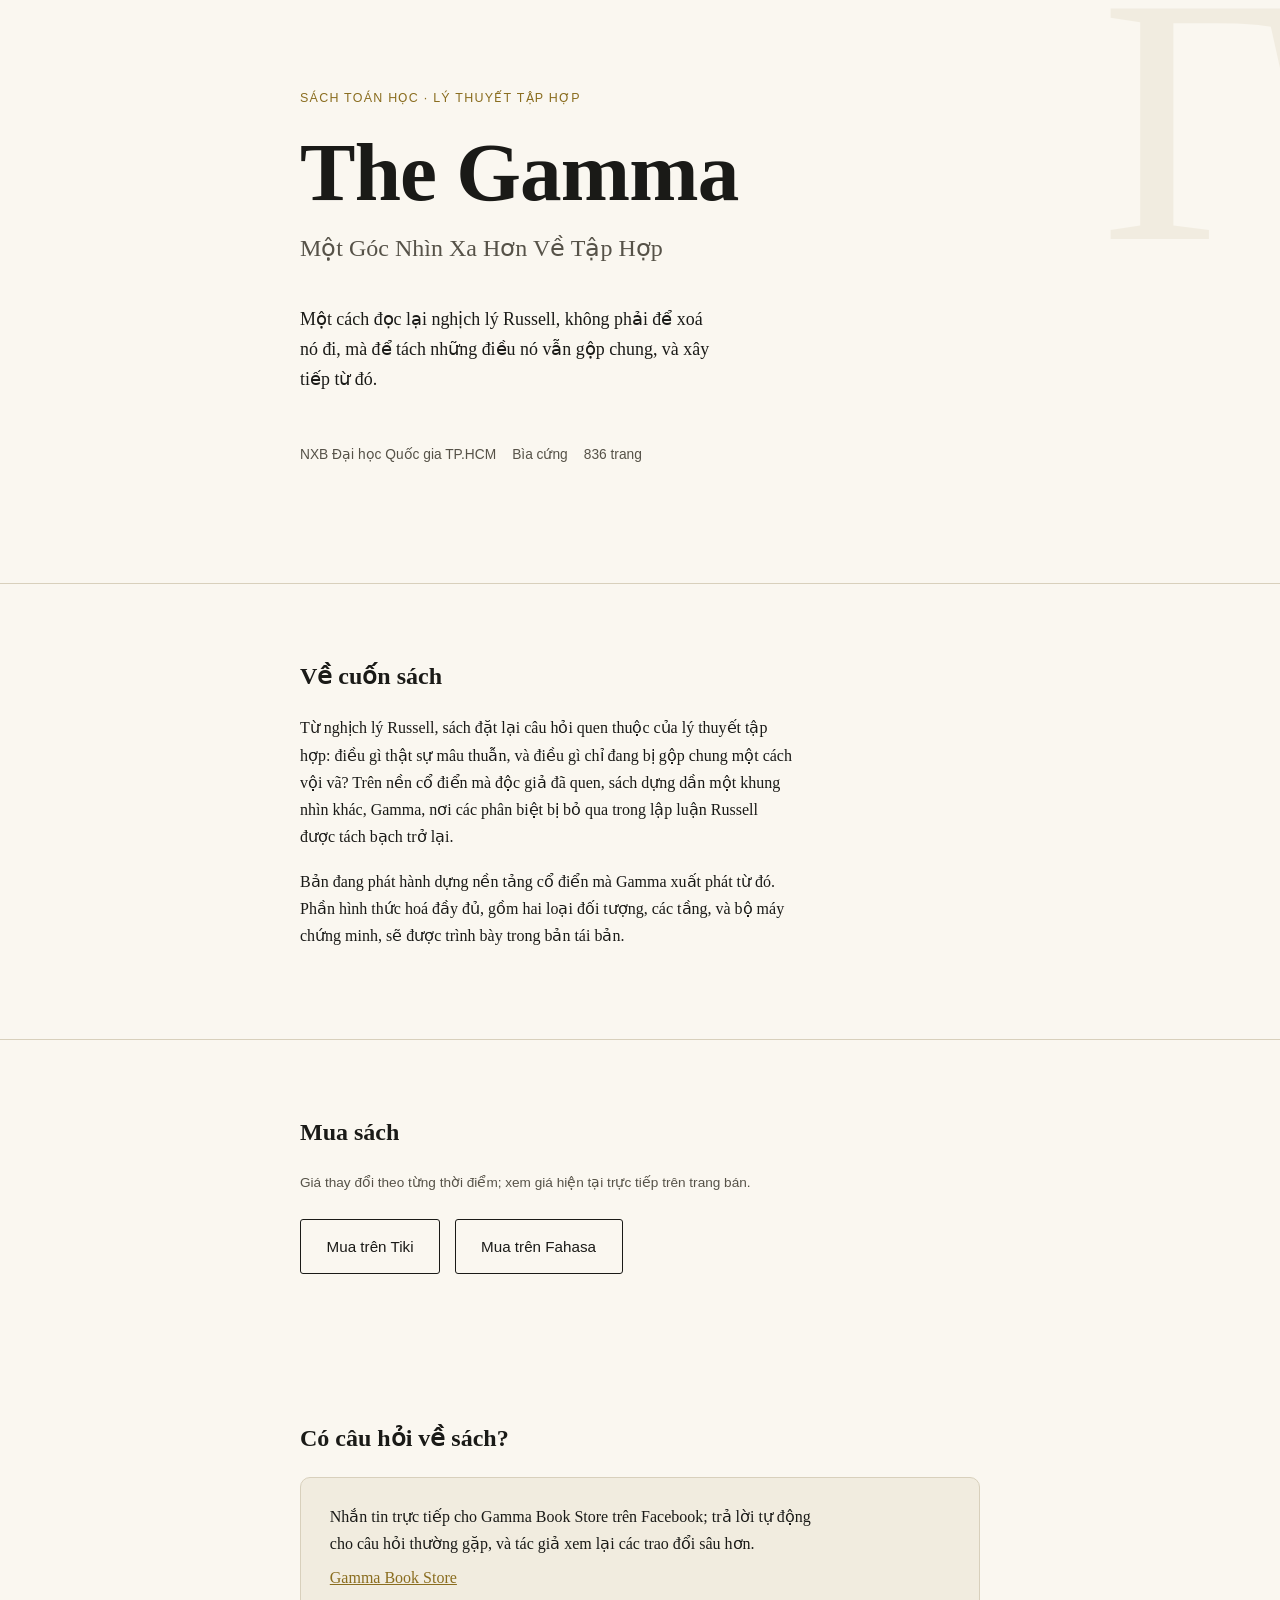
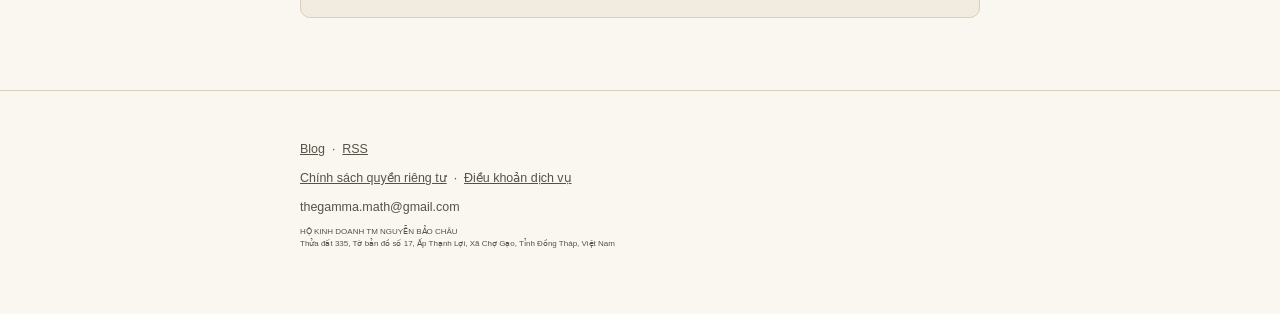
==== index.html @ ddbc7f55 "Balance article text width and homepage typography Co-Authored-By: Claude Sonnet 5.5 <noreply@anthro" ====
<!DOCTYPE html>
<html lang="vi">
<head>
<meta charset="UTF-8">
<meta name="viewport" content="width=device-width, initial-scale=1.0">
<script>function loadScript(a){var b=document.getElementsByTagName("head")[0],c=document.createElement("script");c.type="text/javascript",c.src="https://tracker.metricool.com/resources/be.js",c.onreadystatechange=a,c.onload=a,b.appendChild(c)}loadScript(function(){beTracker.t({hash:"9747b99897eb037092e02bbf953b41c9"})});</script>
<title>The Gamma - Một Góc Nhìn Xa Hơn Về Tập Hợp</title>
<link rel="alternate" type="application/rss+xml" title="The Gamma Blog RSS Feed" href="https://gammabook.store/feed.xml">
<style>
  :root {
    --ink: #1a1a17;
    --ink-soft: #565248;
    --paper: #faf7f0;
    --paper-panel: #f1ecdf;
    --rule: #d8d0bc;
    --accent: #8a6d1f;
    --accent-quiet: #cfc6a8;
    box-sizing: border-box;
    padding-top: env(safe-area-inset-top, 0px);
    padding-bottom: env(safe-area-inset-bottom, 0px);
  }
  html { scroll-padding-top: env(safe-area-inset-top, 0px); }
  @media (prefers-color-scheme: dark) {
    :root:not([data-theme="light"]) {
      --ink: #ece7da; --ink-soft: #b0aa97; --paper: #14130d;
      --paper-panel: #1c1a12; --rule: #34301f; --accent: #d4b04a; --accent-quiet: #47401f;
    }
  }
  :root[data-theme="dark"] {
    --ink: #ece7da; --ink-soft: #b0aa97; --paper: #14130d;
    --paper-panel: #1c1a12; --rule: #34301f; --accent: #d4b04a; --accent-quiet: #47401f;
  }
  * { box-sizing: border-box; }
  body {
    margin: 0; background: var(--paper); color: var(--ink);
    font-family: "Iowan Old Style", "Palatino Linotype", Georgia, "Noto Serif", serif;
    line-height: 1.7; -webkit-font-smoothing: antialiased;
    overflow-x: hidden;
  }
  .sans { font-family: "Helvetica Neue", Arial, sans-serif; }
  section { padding: 4.5rem 1.5rem; }
  .inner { max-width: 680px; margin: 0 auto; }

  /* ---- hero ---- */
  .hero {
    position: relative;
    padding-top: 5.5rem;
    overflow: hidden;
    border-bottom: 1px solid var(--rule);
  }
  .hero-gamma {
    position: absolute;
    top: -3.5rem; right: -1.5rem;
    font-size: 22rem;
    line-height: 1;
    color: var(--accent);
    opacity: 0.07;
    font-family: Georgia, serif;
    pointer-events: none;
    user-select: none;
  }
  .kicker {
    font-family: "Helvetica Neue", Arial, sans-serif;
    font-size: 0.78rem; letter-spacing: 0.1em; color: var(--accent);
    margin-bottom: 1.4rem; position: relative;
  }
  h1.title {
    font-size: clamp(3rem, 9vw, 5.2rem);
    line-height: 0.98;
    margin: 0 0 0.9rem;
    font-weight: 600;
    letter-spacing: -0.01em;
    position: relative;
  }
  .subtitle {
    font-size: clamp(1.05rem, 4.4vw, 1.5rem);
    color: var(--ink-soft);
    margin: 0 0 2.2rem;
    max-width: none;
    text-wrap: balance;
    position: relative;
  }
  .lede {
    font-size: 1.12rem;
    max-width: 46ch;
    margin: 0 0 3rem;
    position: relative;
  }
  .facts {
    display: flex; flex-wrap: wrap; gap: 0.6rem 1rem;
    font-family: "Helvetica Neue", Arial, sans-serif;
    font-size: 0.86rem; color: var(--ink-soft);
    padding-bottom: 2.8rem;
    position: relative;
  }
  .facts span { white-space: nowrap; }
  .facts span:not(:last-child)::after { content: ""; }

  /* ---- sections ---- */
  h2 {
    font-size: 1.5rem; font-weight: 600; margin: 0 0 1.1rem;
  }
  p { margin: 0 0 1.1rem; max-width: 62ch; }
  .quiet-rule { border: none; border-top: 1px solid var(--rule); margin: 0; }

  /* ---- buy buttons ---- */
  .buy-row { display: flex; flex-wrap: wrap; gap: 0.9rem; margin-top: 1.6rem; }
  .buy-btn {
    font-family: "Helvetica Neue", Arial, sans-serif;
    display: inline-block;
    padding: 0.85rem 1.6rem;
    border: 1px solid var(--ink);
    border-radius: 3px;
    color: var(--ink);
    text-decoration: none;
    font-size: 0.95rem;
    transition: background 0.15s ease, color 0.15s ease;
  }
  .buy-btn:hover { background: var(--ink); color: var(--paper); }
  .price-note {
    font-family: "Helvetica Neue", Arial, sans-serif;
    font-size: 0.85rem; color: var(--ink-soft); margin-top: 1rem;
  }

  /* ---- contact panel ---- */
  .contact-panel {
    background: var(--paper-panel);
    border: 1px solid var(--rule);
    border-radius: 10px;
    padding: 1.6rem 1.8rem;
  }
  .contact-panel a {
    color: var(--accent);
  }

  /* ---- footer ---- */
  footer {
    padding: 3rem 1.5rem 4rem;
    font-family: "Helvetica Neue", Arial, sans-serif;
    font-size: 0.78rem;
    color: var(--ink-soft);
    border-top: 1px solid var(--rule);
  }
  footer .inner { display: flex; flex-direction: column; gap: 0.5rem; }
  footer a { color: var(--ink-soft); }
  /* 50% của 0.78rem là 0.39rem (~6,2px), thấp hơn ngưỡng đọc được; kẹp tối thiểu 0.5rem (8px). */
  footer .legal { font-size: 0.5rem; line-height: 1.5; }
</style>
</head>
<body>

  <section class="hero">
    <div class="hero-gamma" aria-hidden="true">Γ</div>
    <div class="inner">
      <div class="kicker">SÁCH TOÁN HỌC · LÝ THUYẾT TẬP HỢP</div>
      <h1 class="title">The Gamma</h1>
      <p class="subtitle">Một Góc Nhìn Xa Hơn Về Tập Hợp</p>
      <p class="lede">Một cách đọc lại nghịch lý Russell, không phải để xoá nó đi, mà để tách những điều nó vẫn gộp chung, và xây tiếp từ đó.</p>
      <div class="facts sans">
        <span>NXB Đại học Quốc gia TP.HCM</span>
        <span>Bìa cứng</span>
        <span>836 trang</span>
      </div>
    </div>
  </section>

  <section>
    <div class="inner">
      <h2>Về cuốn sách</h2>
      <p>Từ nghịch lý Russell, sách đặt lại câu hỏi quen thuộc của lý thuyết tập hợp: điều gì thật sự mâu thuẫn, và điều gì chỉ đang bị gộp chung một cách vội vã? Trên nền cổ điển mà độc giả đã quen, sách dựng dần một khung nhìn khác, Gamma, nơi các phân biệt bị bỏ qua trong lập luận Russell được tách bạch trở lại.</p>
      <p>Bản đang phát hành dựng nền tảng cổ điển mà Gamma xuất phát từ đó. Phần hình thức hoá đầy đủ, gồm hai loại đối tượng, các tầng, và bộ máy chứng minh, sẽ được trình bày trong bản tái bản.</p>
    </div>
  </section>

  <hr class="quiet-rule">

  <section>
    <div class="inner">
      <h2>Mua sách</h2>
      <p class="price-note">Giá thay đổi theo từng thời điểm; xem giá hiện tại trực tiếp trên trang bán.</p>
      <div class="buy-row">
        <a class="buy-btn" href="https://tiki.vn/product-p279487424.html?spid=279487425" target="_blank" rel="noopener">Mua trên Tiki</a>
        <a class="buy-btn" href="https://www.fahasa.com/mot-goc-nhin-xa-hon-ve-tap-hop-tiep-can-mo-rong-va-phi-chuan-bia-cung.html" target="_blank" rel="noopener">Mua trên Fahasa</a>
      </div>
    </div>
  </section>

  <section>
    <div class="inner">
      <h2>Có câu hỏi về sách?</h2>
      <div class="contact-panel">
        <p style="margin-bottom:0.4rem">Nhắn tin trực tiếp cho Gamma Book Store trên Facebook; trả lời tự động cho câu hỏi thường gặp, và tác giả xem lại các trao đổi sâu hơn.</p>
        <a href="https://www.facebook.com/thegammabook" target="_blank" rel="noopener">Gamma Book Store</a>
      </div>
    </div>
  </section>

  <footer>
    <div class="inner">
      <div>
        <a href="/blog/">Blog</a>
        &nbsp;·&nbsp;
        <a href="/feed.xml">RSS</a>
      </div>
      <div>
        <a href="https://claude.ai/artifact/8Zg2hi3Mc2nTTnBJ6mN28t" target="_blank" rel="noopener">Chính sách quyền riêng tư</a>
        &nbsp;·&nbsp;
        <a href="https://claude.ai/artifact/DGJWhUZzoiTJAerfdsssLq" target="_blank" rel="noopener">Điều khoản dịch vụ</a>
      </div>
      <div>thegamma.math@gmail.com</div>
      <div class="legal">
        HỘ KINH DOANH TM NGUYỄN BẢO CHÂU<br>
        Thửa đất 335, Tờ bản đồ số 17, Ấp Thạnh Lợi, Xã Chợ Gạo, Tỉnh Đồng Tháp, Việt Nam
      </div>
    </div>
  </footer>

</body>
</html>
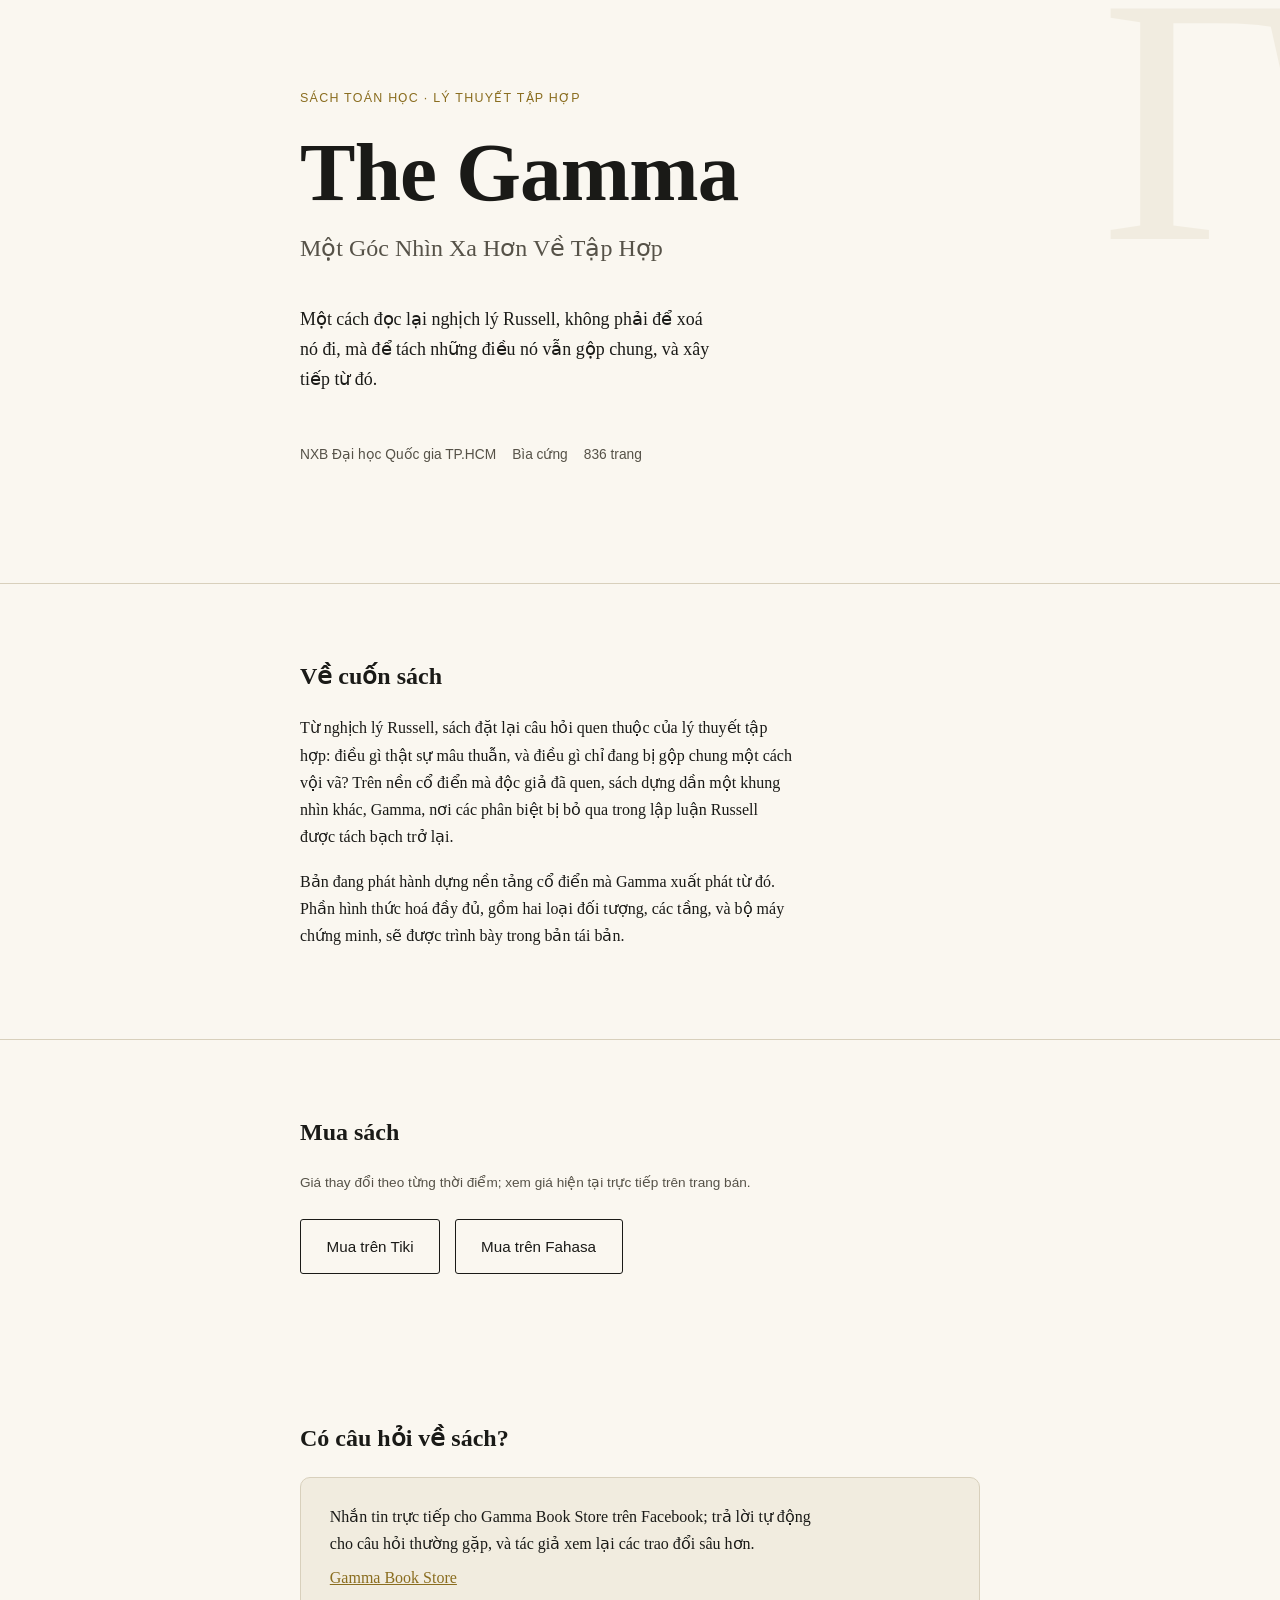
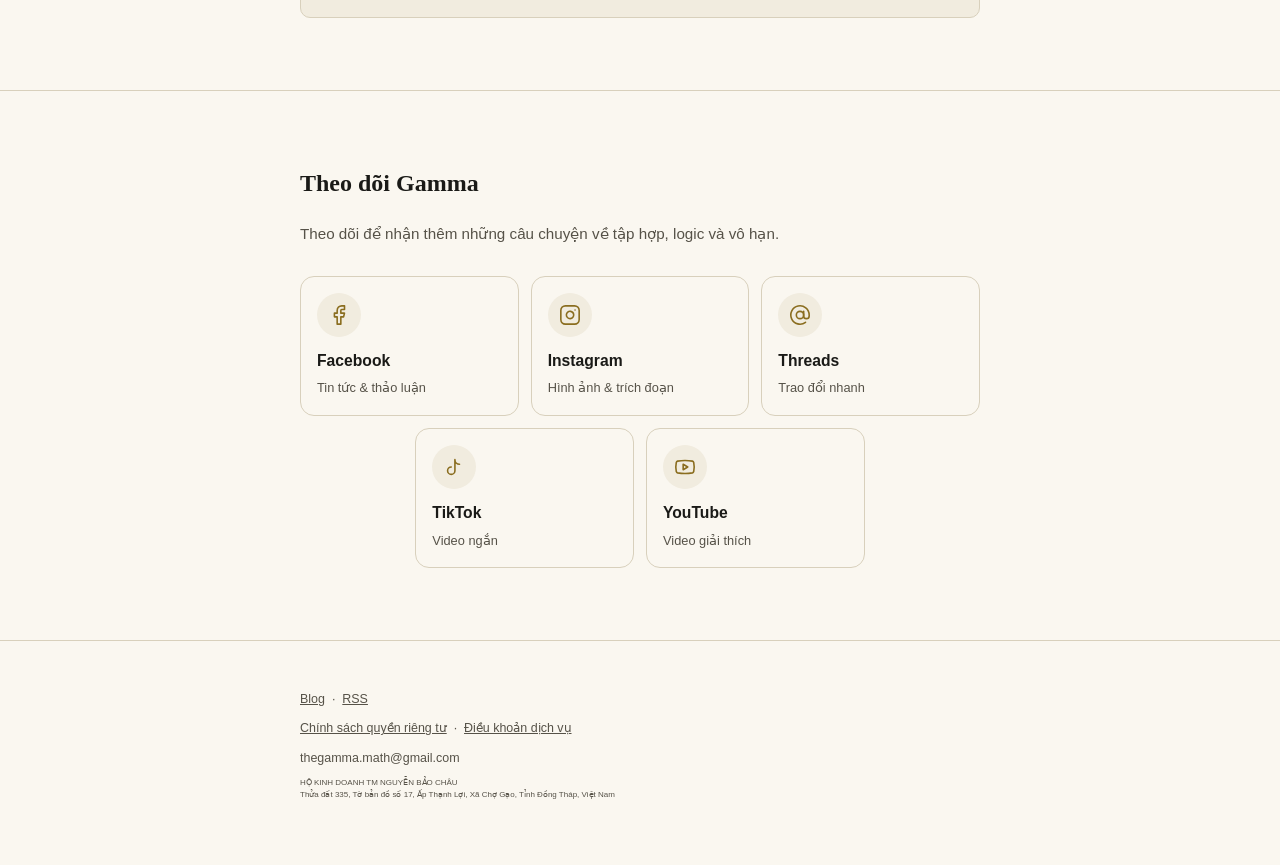
==== commit 6ce3eb43: "Update social links and add follow section Co-Authored-By: Claude Sonnet 5.5 <noreply@anthropic.com>" ====
--- a/index.html
+++ b/index.html
@@ -5,6 +5,22 @@
 <meta name="viewport" content="width=device-width, initial-scale=1.0">
 <script>function loadScript(a){var b=document.getElementsByTagName("head")[0],c=document.createElement("script");c.type="text/javascript",c.src="https://tracker.metricool.com/resources/be.js",c.onreadystatechange=a,c.onload=a,b.appendChild(c)}loadScript(function(){beTracker.t({hash:"9747b99897eb037092e02bbf953b41c9"})});</script>
 <title>The Gamma - Một Góc Nhìn Xa Hơn Về Tập Hợp</title>
+<script type="application/ld+json">
+{
+  "@context": "https://schema.org",
+  "@type": "Organization",
+  "name": "The Gamma",
+  "alternateName": "Gamma Book Store",
+  "url": "https://gammabook.store/",
+  "sameAs": [
+    "https://www.facebook.com/thegammabook/",
+    "https://www.instagram.com/thegamma.math",
+    "https://www.threads.com/@thegamma.math",
+    "https://www.tiktok.com/@gammabook.store",
+    "https://www.youtube.com/@gammabookstore"
+  ]
+}
+</script>
 <link rel="alternate" type="application/rss+xml" title="The Gamma Blog RSS Feed" href="https://gammabook.store/feed.xml">
 <style>
   :root {
@@ -141,6 +157,35 @@
     color: var(--ink-soft);
     border-top: 1px solid var(--rule);
   }
+  /* ---- theo dõi Gamma (mạng xã hội): thẻ nhẹ, khác nút mua sách ---- */
+  .follow-lede {
+    font-family: "Helvetica Neue", Arial, sans-serif;
+    font-size: 0.95rem; color: var(--ink-soft); margin: 0 0 1.8rem;
+  }
+  .follow-grid { list-style: none; margin: 0; padding: 0; display: flex; flex-wrap: wrap; justify-content: center; gap: 0.75rem; }
+  .follow-grid li { flex: 0 0 calc((100% - 0.75rem) / 2); display: flex; }
+  .follow-card {
+    display: flex; flex-direction: column; align-items: flex-start; gap: 0.3rem;
+    width: 100%; min-height: 44px; padding: 1rem 1rem 1.1rem;
+    border: 1px solid var(--rule); border-radius: 14px;
+    color: var(--ink); text-decoration: none;
+    font-family: "Helvetica Neue", Arial, sans-serif;
+    transition: transform 0.18s ease, border-color 0.18s ease;
+  }
+  .follow-card__icon {
+    display: grid; place-items: center; width: 44px; height: 44px; margin-bottom: 0.4rem;
+    border-radius: 50%; background: var(--paper-panel); color: var(--accent);
+    transition: background 0.18s ease, color 0.18s ease;
+  }
+  .follow-card__icon svg { width: 22px; height: 22px; }
+  .follow-card__name { font-weight: 600; font-size: 0.98rem; }
+  .follow-card__sub { font-size: 0.8rem; line-height: 1.4; color: var(--ink-soft); }
+  .follow-card:hover, .follow-card:focus-visible { transform: translateY(-3px); border-color: var(--accent); }
+  .follow-card:hover .follow-card__icon, .follow-card:focus-visible .follow-card__icon { background: var(--accent); color: var(--paper); }
+  .follow-card:focus-visible { outline: 3px solid var(--accent); outline-offset: 3px; }
+  @media (min-width: 560px) { .follow-grid li { flex-basis: calc((100% - 1.5rem) / 3); } }
+  @media (prefers-reduced-motion: reduce) { .follow-card, .follow-card__icon { transition: none; } .follow-card:hover, .follow-card:focus-visible { transform: none; } }
+
   footer .inner { display: flex; flex-direction: column; gap: 0.5rem; }
   footer a { color: var(--ink-soft); }
   /* 50% của 0.78rem là 0.39rem (~6,2px), thấp hơn ngưỡng đọc được; kẹp tối thiểu 0.5rem (8px). */
@@ -190,8 +235,54 @@
       <h2>Có câu hỏi về sách?</h2>
       <div class="contact-panel">
         <p style="margin-bottom:0.4rem">Nhắn tin trực tiếp cho Gamma Book Store trên Facebook; trả lời tự động cho câu hỏi thường gặp, và tác giả xem lại các trao đổi sâu hơn.</p>
-        <a href="https://www.facebook.com/thegammabook" target="_blank" rel="noopener">Gamma Book Store</a>
-      </div>
+        <a href="https://www.facebook.com/thegammabook/" target="_blank" rel="noopener noreferrer">Gamma Book Store</a>
+      </div>
+    </div>
+  </section>
+
+  <hr class="quiet-rule">
+
+  <section aria-labelledby="follow-title">
+    <div class="inner">
+      <h2 id="follow-title">Theo dõi Gamma</h2>
+      <p class="follow-lede">Theo dõi để nhận thêm những câu chuyện về tập hợp, logic và vô hạn.</p>
+      <ul class="follow-grid">
+        <li>
+          <a class="follow-card" href="https://www.facebook.com/thegammabook/" target="_blank" rel="noopener noreferrer" aria-label="Gamma trên Facebook">
+            <span class="follow-card__icon"><svg viewBox="0 0 24 24" fill="none" stroke="currentColor" stroke-width="1.75" stroke-linecap="round" stroke-linejoin="round" aria-hidden="true" focusable="false"><path d="M18 2h-3a5 5 0 0 0-5 5v3H7v4h3v8h4v-8h3l1-4h-4V7a1 1 0 0 1 1-1h3z"/></svg></span>
+            <span class="follow-card__name">Facebook</span>
+            <span class="follow-card__sub">Tin tức &amp; thảo luận</span>
+          </a>
+        </li>
+        <li>
+          <a class="follow-card" href="https://www.instagram.com/thegamma.math" target="_blank" rel="noopener noreferrer" aria-label="Gamma trên Instagram">
+            <span class="follow-card__icon"><svg viewBox="0 0 24 24" fill="none" stroke="currentColor" stroke-width="1.75" stroke-linecap="round" stroke-linejoin="round" aria-hidden="true" focusable="false"><rect x="2" y="2" width="20" height="20" rx="5" ry="5"/><path d="M16 11.37A4 4 0 1 1 12.63 8 4 4 0 0 1 16 11.37z"/><line x1="17.5" y1="6.5" x2="17.51" y2="6.5"/></svg></span>
+            <span class="follow-card__name">Instagram</span>
+            <span class="follow-card__sub">Hình ảnh &amp; trích đoạn</span>
+          </a>
+        </li>
+        <li>
+          <a class="follow-card" href="https://www.threads.com/@thegamma.math" target="_blank" rel="noopener noreferrer" aria-label="Gamma trên Threads">
+            <span class="follow-card__icon"><svg viewBox="0 0 24 24" fill="none" stroke="currentColor" stroke-width="1.75" stroke-linecap="round" stroke-linejoin="round" aria-hidden="true" focusable="false"><circle cx="12" cy="12" r="4"/><path d="M16 8v5a3 3 0 0 0 6 0v-1a10 10 0 1 0-4 8"/></svg></span>
+            <span class="follow-card__name">Threads</span>
+            <span class="follow-card__sub">Trao đổi nhanh</span>
+          </a>
+        </li>
+        <li>
+          <a class="follow-card" href="https://www.tiktok.com/@gammabook.store" target="_blank" rel="noopener noreferrer" aria-label="Gamma trên TikTok">
+            <span class="follow-card__icon"><svg viewBox="0 0 24 24" fill="none" stroke="currentColor" stroke-width="1.75" stroke-linecap="round" stroke-linejoin="round" aria-hidden="true" focusable="false"><path d="M9 12a4 4 0 1 0 4 4V4a5 5 0 0 0 5 5"/></svg></span>
+            <span class="follow-card__name">TikTok</span>
+            <span class="follow-card__sub">Video ngắn</span>
+          </a>
+        </li>
+        <li>
+          <a class="follow-card" href="https://www.youtube.com/@gammabookstore" target="_blank" rel="noopener noreferrer" aria-label="Gamma trên YouTube">
+            <span class="follow-card__icon"><svg viewBox="0 0 24 24" fill="none" stroke="currentColor" stroke-width="1.75" stroke-linecap="round" stroke-linejoin="round" aria-hidden="true" focusable="false"><path d="M2.5 17a24.12 24.12 0 0 1 0-10 2 2 0 0 1 1.4-1.4 49.56 49.56 0 0 1 16.2 0A2 2 0 0 1 21.5 7a24.12 24.12 0 0 1 0 10 2 2 0 0 1-1.4 1.4 49.55 49.55 0 0 1-16.2 0A2 2 0 0 1 2.5 17"/><path d="m10 15 5-3-5-3z"/></svg></span>
+            <span class="follow-card__name">YouTube</span>
+            <span class="follow-card__sub">Video giải thích</span>
+          </a>
+        </li>
+      </ul>
     </div>
   </section>
 
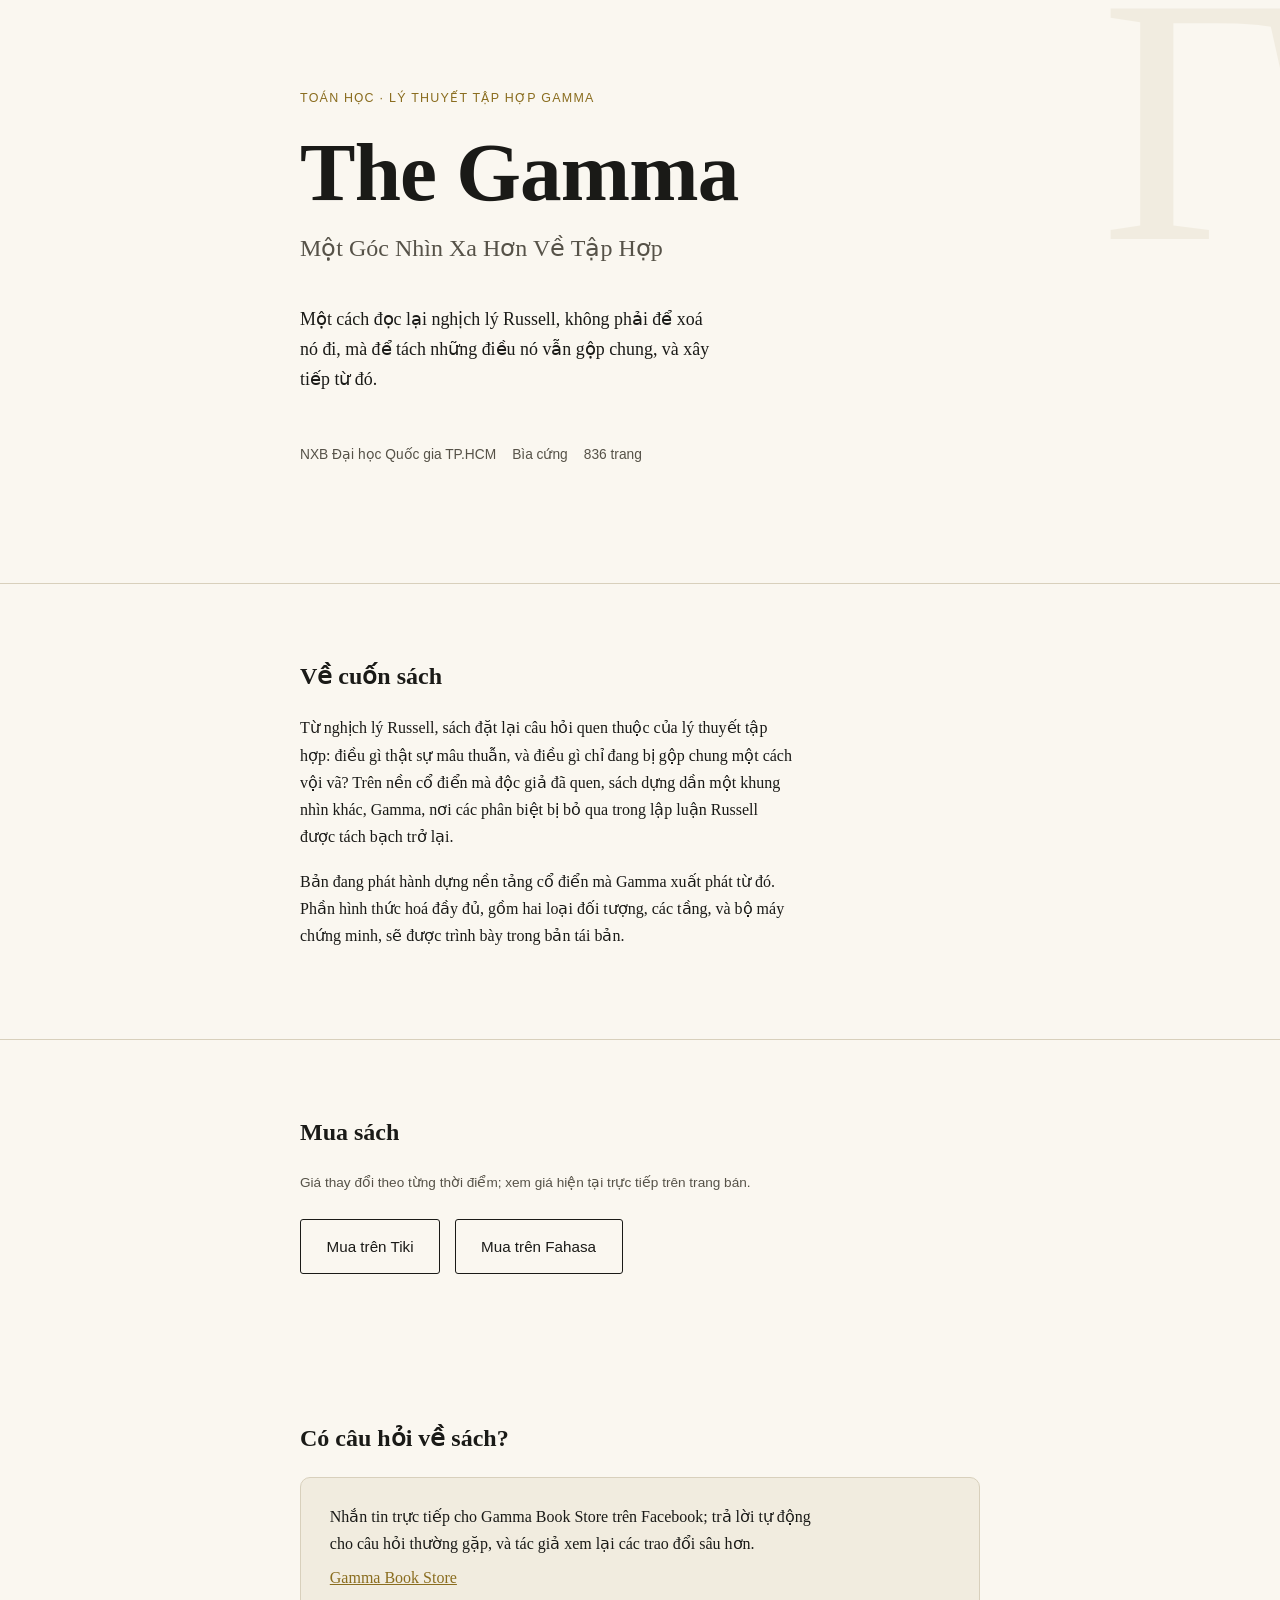
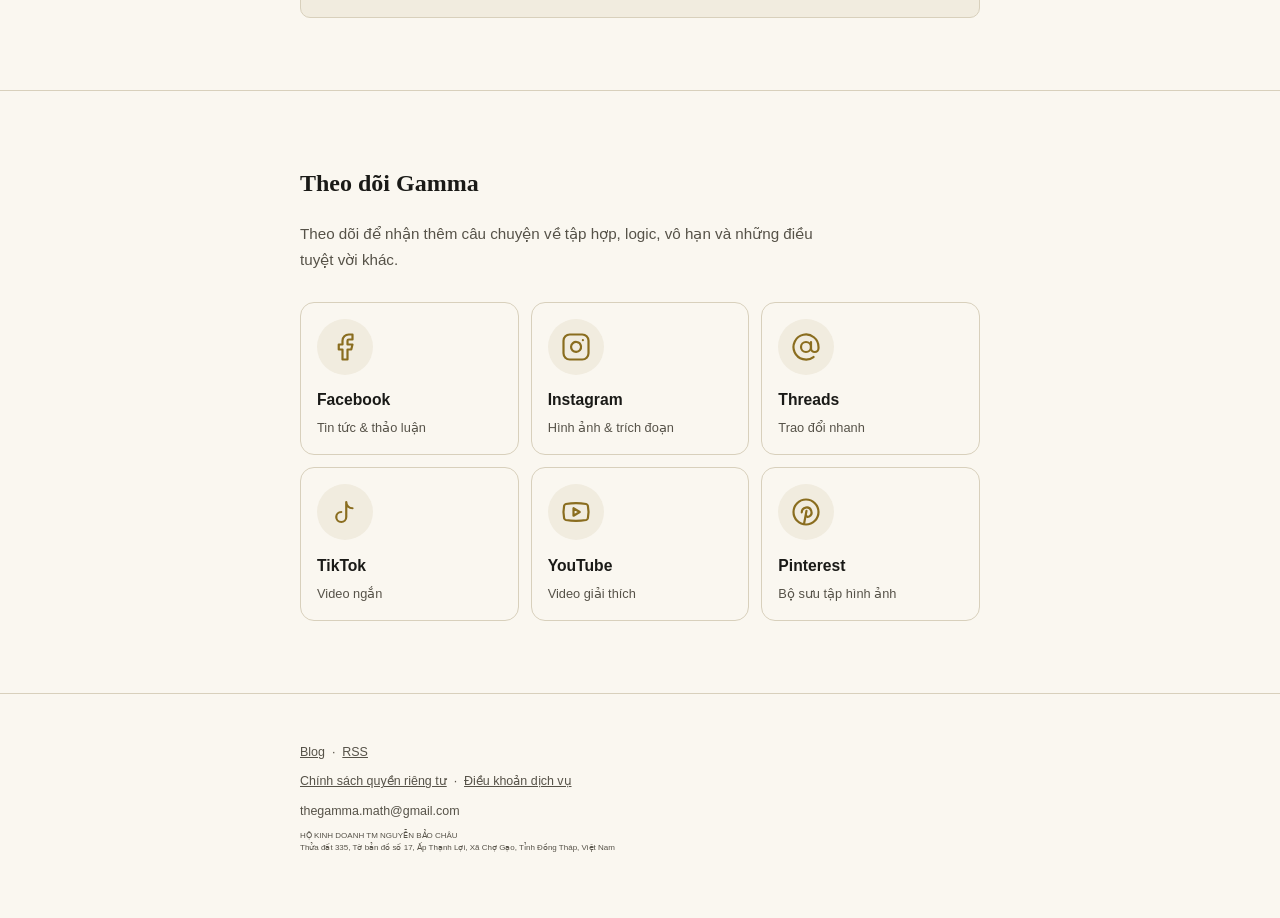
==== commit 5042aa87: "Refine follow section, add Pinterest and domain verification Co-Authored-By: Claude Sonnet 5.5 <nore" ====
--- a/index.html
+++ b/index.html
@@ -3,21 +3,23 @@
 <head>
 <meta charset="UTF-8">
 <meta name="viewport" content="width=device-width, initial-scale=1.0">
+<meta name="p:domain_verify" content="a653e84467d5cda947e1f420cd6026a5"/>
 <script>function loadScript(a){var b=document.getElementsByTagName("head")[0],c=document.createElement("script");c.type="text/javascript",c.src="https://tracker.metricool.com/resources/be.js",c.onreadystatechange=a,c.onload=a,b.appendChild(c)}loadScript(function(){beTracker.t({hash:"9747b99897eb037092e02bbf953b41c9"})});</script>
 <title>The Gamma - Một Góc Nhìn Xa Hơn Về Tập Hợp</title>
 <script type="application/ld+json">
 {
   "@context": "https://schema.org",
   "@type": "Organization",
-  "name": "The Gamma",
-  "alternateName": "Gamma Book Store",
+  "name": "Gamma Book Store",
+  "alternateName": "The Gamma",
   "url": "https://gammabook.store/",
   "sameAs": [
     "https://www.facebook.com/thegammabook/",
     "https://www.instagram.com/thegamma.math",
     "https://www.threads.com/@thegamma.math",
     "https://www.tiktok.com/@gammabook.store",
-    "https://www.youtube.com/@gammabookstore"
+    "https://www.youtube.com/@gammabookstore",
+    "https://www.pinterest.com/thegammamath/"
   ]
 }
 </script>
@@ -79,6 +81,7 @@
     font-family: "Helvetica Neue", Arial, sans-serif;
     font-size: 0.78rem; letter-spacing: 0.1em; color: var(--accent);
     margin-bottom: 1.4rem; position: relative;
+    text-wrap: balance;
   }
   h1.title {
     font-size: clamp(3rem, 9vw, 5.2rem);
@@ -173,11 +176,11 @@
     transition: transform 0.18s ease, border-color 0.18s ease;
   }
   .follow-card__icon {
-    display: grid; place-items: center; width: 44px; height: 44px; margin-bottom: 0.4rem;
+    display: grid; place-items: center; width: 56px; height: 56px; margin-bottom: 0.5rem;
     border-radius: 50%; background: var(--paper-panel); color: var(--accent);
     transition: background 0.18s ease, color 0.18s ease;
   }
-  .follow-card__icon svg { width: 22px; height: 22px; }
+  .follow-card__icon svg { width: 30px; height: 30px; }
   .follow-card__name { font-weight: 600; font-size: 0.98rem; }
   .follow-card__sub { font-size: 0.8rem; line-height: 1.4; color: var(--ink-soft); }
   .follow-card:hover, .follow-card:focus-visible { transform: translateY(-3px); border-color: var(--accent); }
@@ -197,7 +200,7 @@
   <section class="hero">
     <div class="hero-gamma" aria-hidden="true">Γ</div>
     <div class="inner">
-      <div class="kicker">SÁCH TOÁN HỌC · LÝ THUYẾT TẬP HỢP</div>
+      <div class="kicker">TOÁN HỌC · LÝ THUYẾT TẬP HỢP GAMMA</div>
       <h1 class="title">The Gamma</h1>
       <p class="subtitle">Một Góc Nhìn Xa Hơn Về Tập Hợp</p>
       <p class="lede">Một cách đọc lại nghịch lý Russell, không phải để xoá nó đi, mà để tách những điều nó vẫn gộp chung, và xây tiếp từ đó.</p>
@@ -245,7 +248,7 @@
   <section aria-labelledby="follow-title">
     <div class="inner">
       <h2 id="follow-title">Theo dõi Gamma</h2>
-      <p class="follow-lede">Theo dõi để nhận thêm những câu chuyện về tập hợp, logic và vô hạn.</p>
+      <p class="follow-lede">Theo dõi để nhận thêm câu chuyện về tập hợp, logic, vô hạn và những điều tuyệt vời khác.</p>
       <ul class="follow-grid">
         <li>
           <a class="follow-card" href="https://www.facebook.com/thegammabook/" target="_blank" rel="noopener noreferrer" aria-label="Gamma trên Facebook">
@@ -282,6 +285,13 @@
             <span class="follow-card__sub">Video giải thích</span>
           </a>
         </li>
+        <li>
+          <a class="follow-card" href="https://www.pinterest.com/thegammamath/" target="_blank" rel="noopener noreferrer" aria-label="Gamma trên Pinterest">
+            <span class="follow-card__icon"><svg viewBox="0 0 24 24" fill="none" stroke="currentColor" stroke-width="1.75" stroke-linecap="round" stroke-linejoin="round" aria-hidden="true" focusable="false"><circle cx="12" cy="12" r="10"/><path d="M10.4 21.6 12.4 11"/><path d="M8.6 12.3a3.9 3.9 0 1 1 5.8 3.4c-1.2.6-2.1.1-2.3-.9"/></svg></span>
+            <span class="follow-card__name">Pinterest</span>
+            <span class="follow-card__sub">Bộ sưu tập hình ảnh</span>
+          </a>
+        </li>
       </ul>
     </div>
   </section>
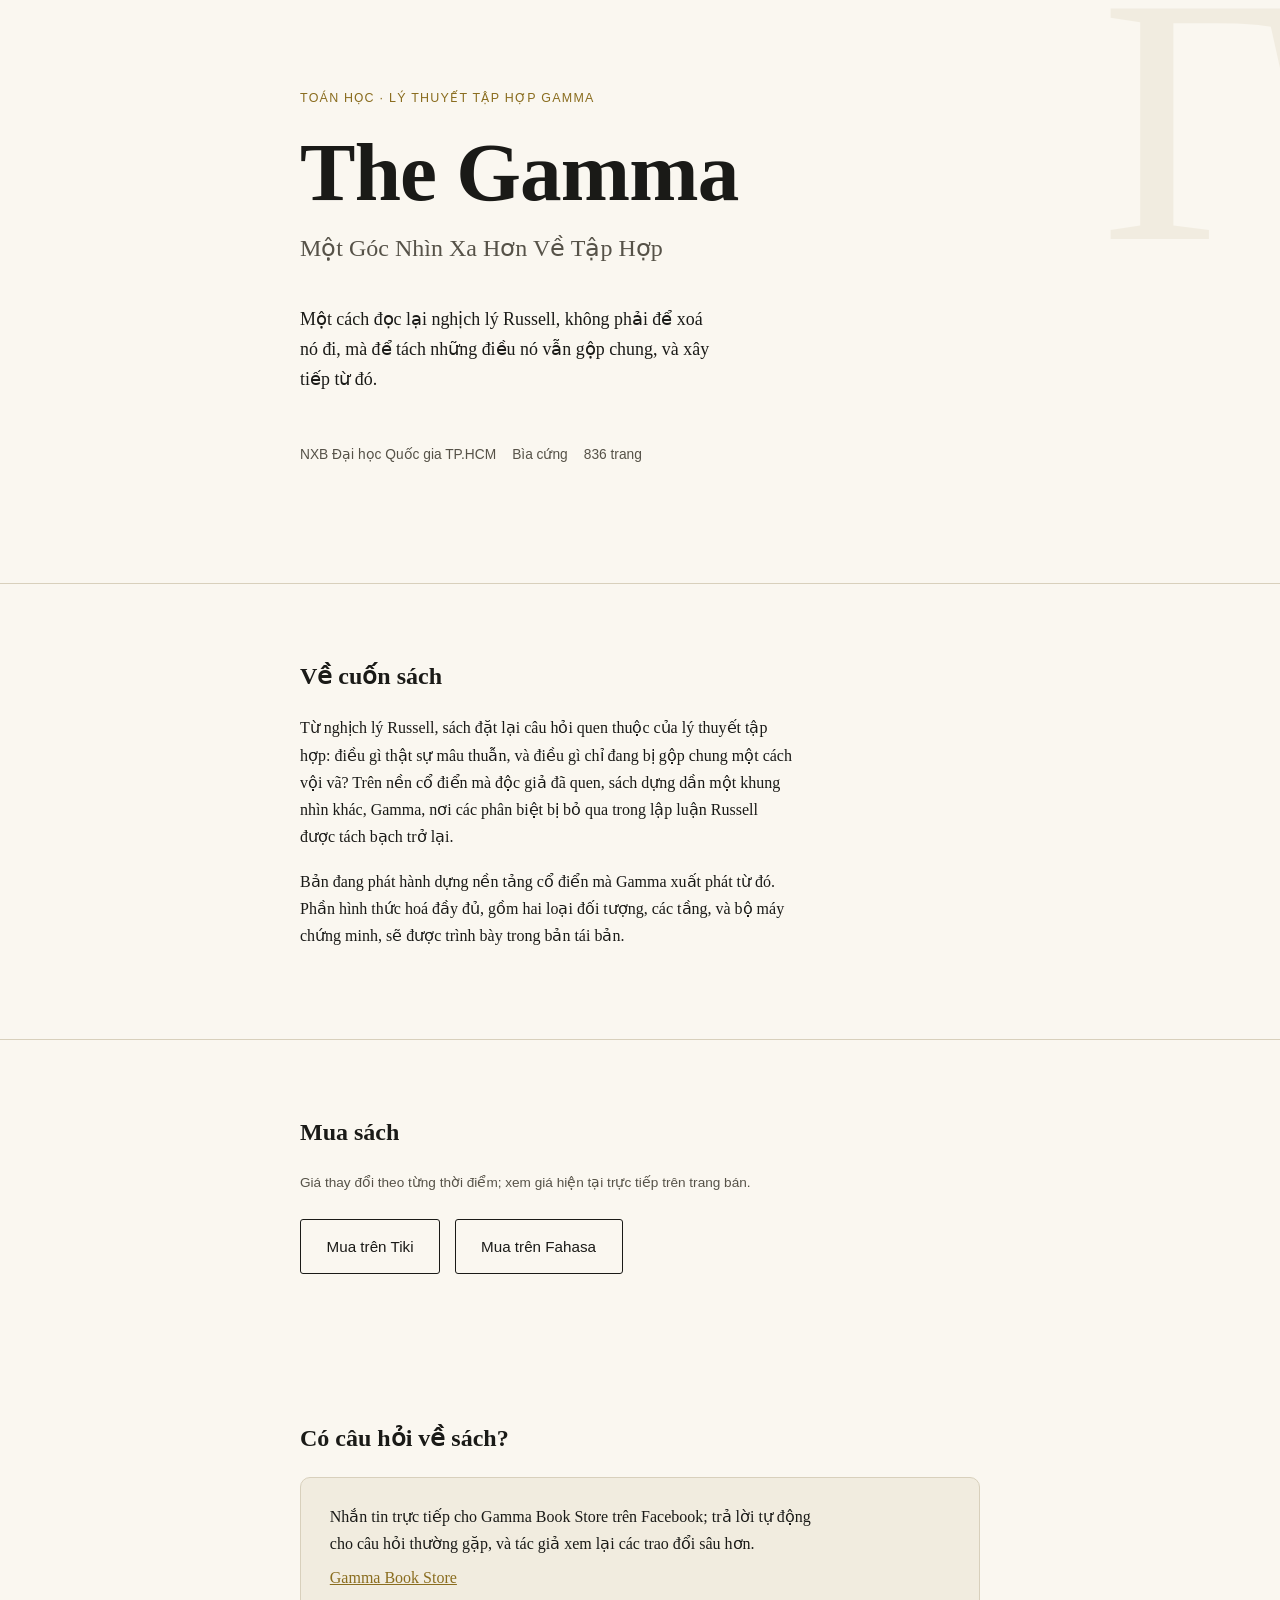
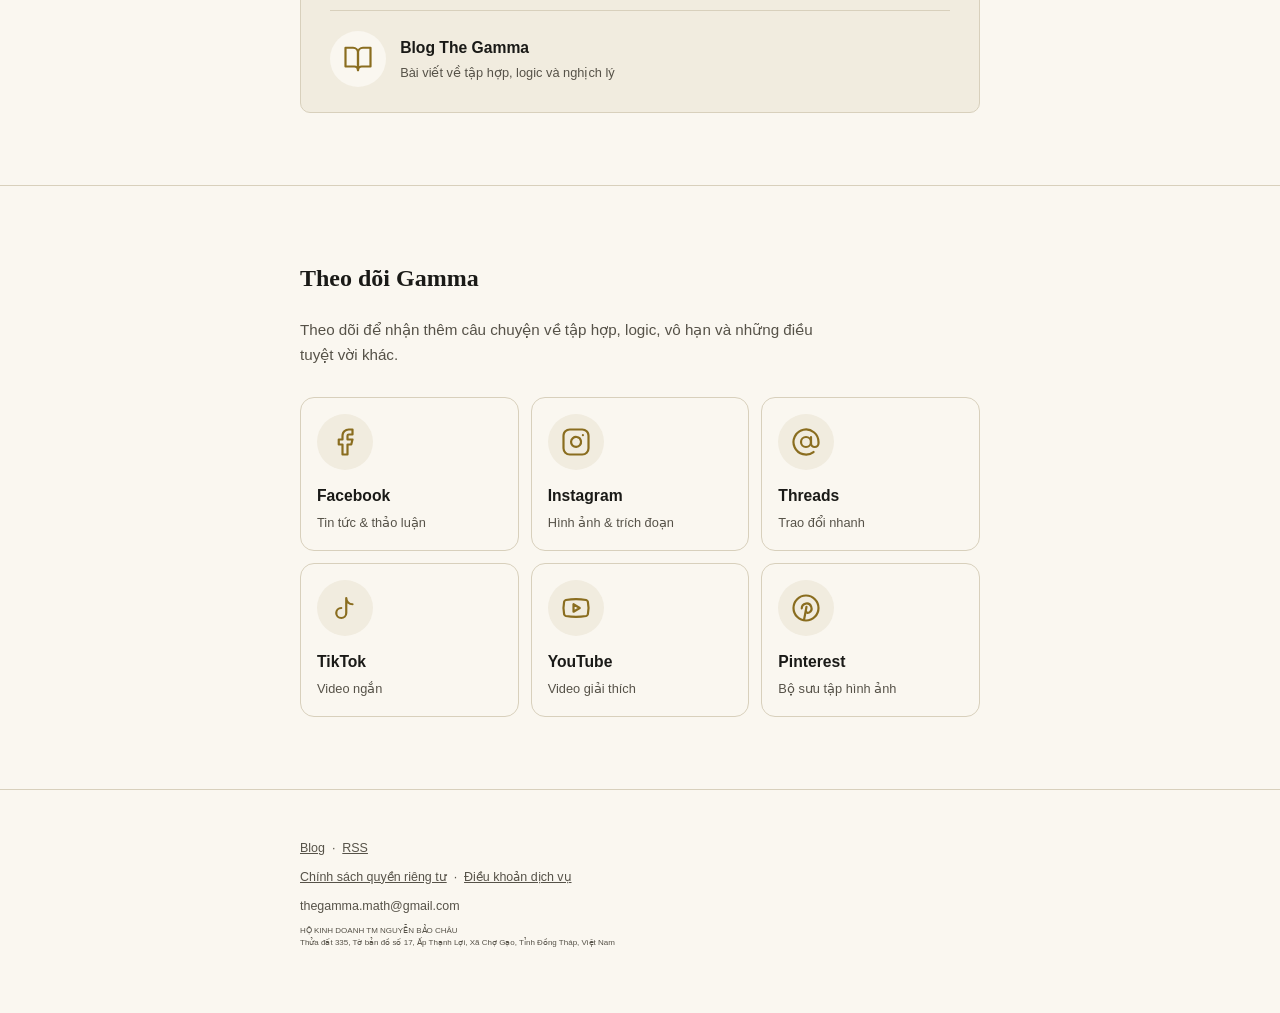
==== commit 637b5424: "Rename site brand to Gamma Book Store and add Blog link to question panel Co-Authored-By: Claude Son" ====
--- a/index.html
+++ b/index.html
@@ -151,6 +151,26 @@
   .contact-panel a {
     color: var(--accent);
   }
+  /* liên kết Blog trong ô câu hỏi: cùng ngôn ngữ icon tròn với khu "Theo dõi Gamma" */
+  .contact-panel a.panel-blog {
+    display: flex; align-items: center; gap: 0.9rem; min-height: 44px;
+    margin-top: 1.2rem; padding-top: 1.2rem; border-top: 1px solid var(--rule);
+    color: var(--ink); text-decoration: none;
+    font-family: "Helvetica Neue", Arial, sans-serif;
+  }
+  .panel-blog__icon {
+    display: grid; place-items: center; flex: 0 0 56px; width: 56px; height: 56px;
+    border-radius: 50%; background: var(--paper); color: var(--accent);
+    transition: background 0.18s ease, color 0.18s ease;
+  }
+  .panel-blog__icon svg { width: 30px; height: 30px; }
+  .panel-blog__text { display: flex; flex-direction: column; gap: 0.15rem; }
+  .panel-blog__name { font-weight: 600; font-size: 0.98rem; }
+  .panel-blog__sub { font-size: 0.8rem; line-height: 1.4; color: var(--ink-soft); }
+  .contact-panel a.panel-blog:hover .panel-blog__icon,
+  .contact-panel a.panel-blog:focus-visible .panel-blog__icon { background: var(--accent); color: var(--paper); }
+  .contact-panel a.panel-blog:focus-visible { outline: 3px solid var(--accent); outline-offset: 4px; border-radius: 4px; }
+  @media (prefers-reduced-motion: reduce) { .panel-blog__icon { transition: none; } }
 
   /* ---- footer ---- */
   footer {
@@ -239,6 +259,13 @@
       <div class="contact-panel">
         <p style="margin-bottom:0.4rem">Nhắn tin trực tiếp cho Gamma Book Store trên Facebook; trả lời tự động cho câu hỏi thường gặp, và tác giả xem lại các trao đổi sâu hơn.</p>
         <a href="https://www.facebook.com/thegammabook/" target="_blank" rel="noopener noreferrer">Gamma Book Store</a>
+        <a class="panel-blog" href="/blog/" aria-label="Đọc Blog The Gamma">
+          <span class="panel-blog__icon"><svg viewBox="0 0 24 24" fill="none" stroke="currentColor" stroke-width="1.75" stroke-linecap="round" stroke-linejoin="round" aria-hidden="true" focusable="false"><path d="M2 3h6a4 4 0 0 1 4 4v14a3 3 0 0 0-3-3H2z"/><path d="M22 3h-6a4 4 0 0 0-4 4v14a3 3 0 0 1 3-3h7z"/></svg></span>
+          <span class="panel-blog__text">
+            <span class="panel-blog__name">Blog The Gamma</span>
+            <span class="panel-blog__sub">Bài viết về tập hợp, logic và nghịch lý</span>
+          </span>
+        </a>
       </div>
     </div>
   </section>
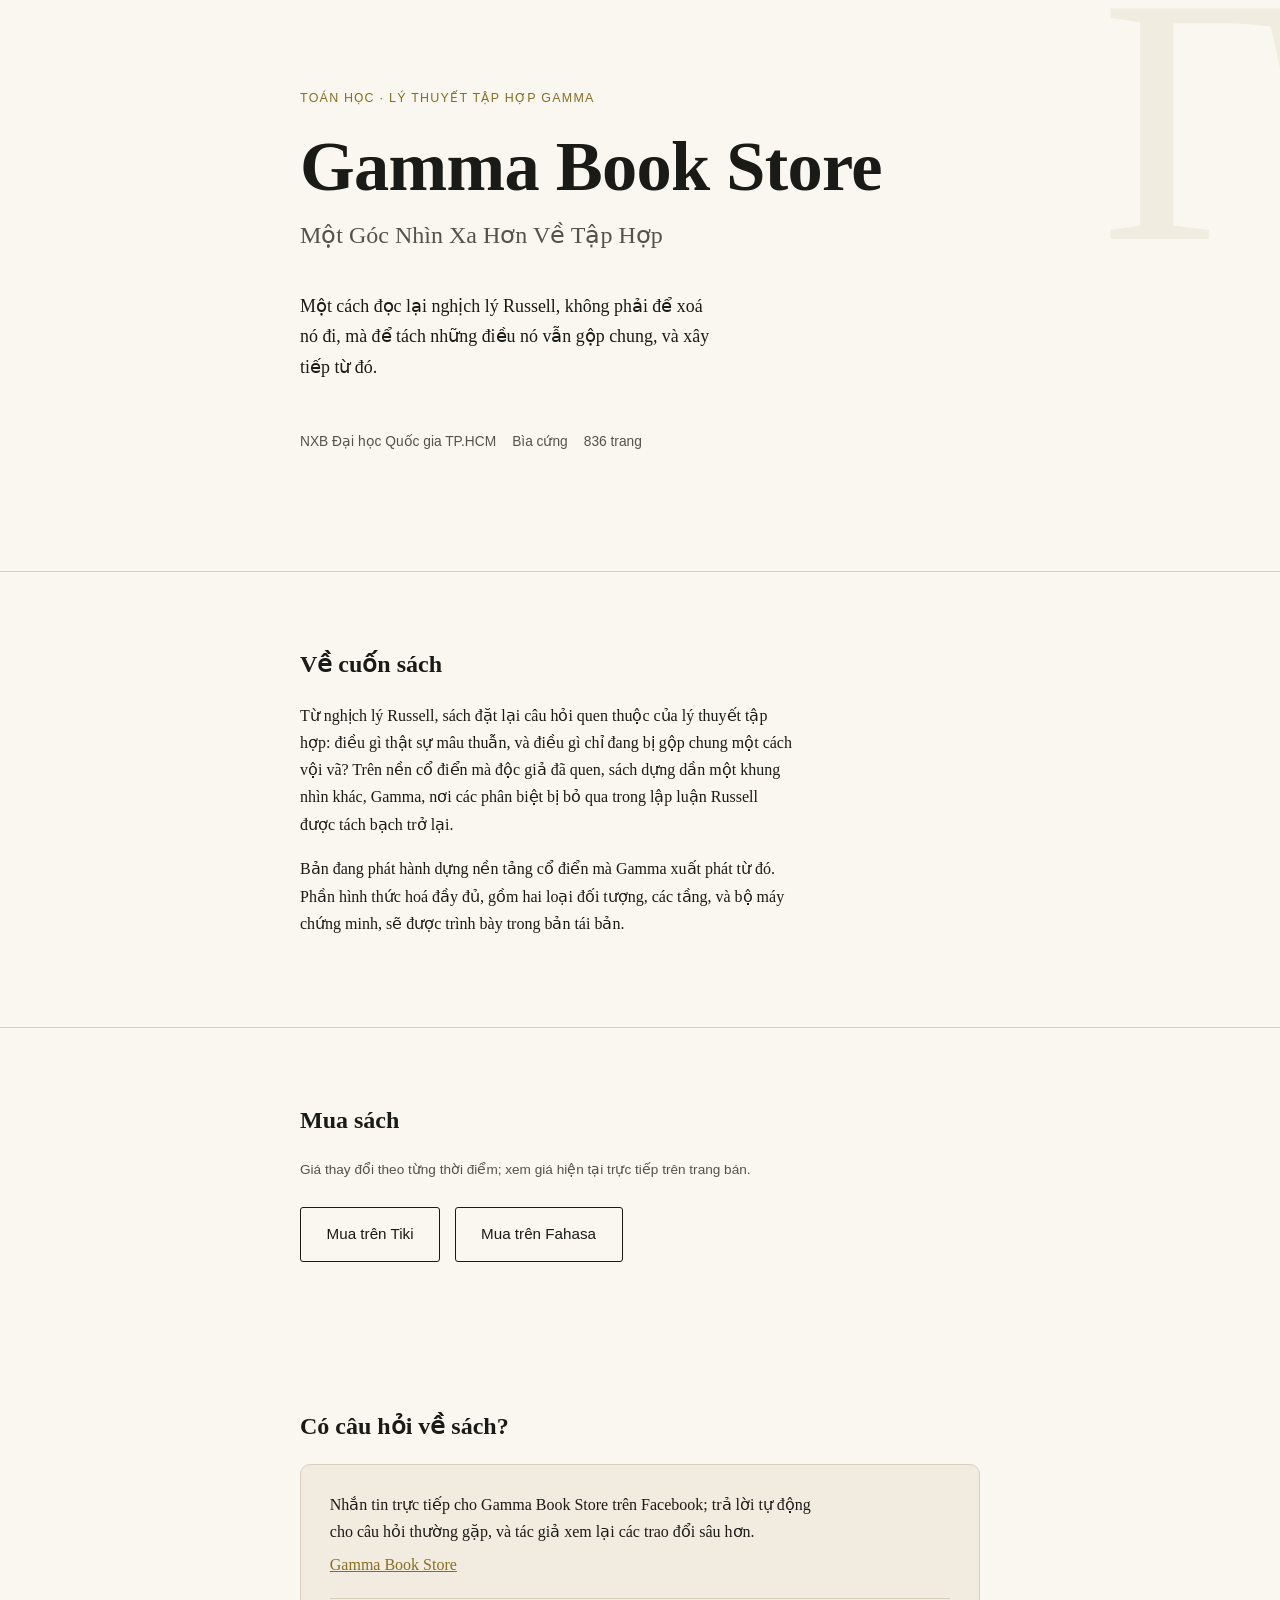
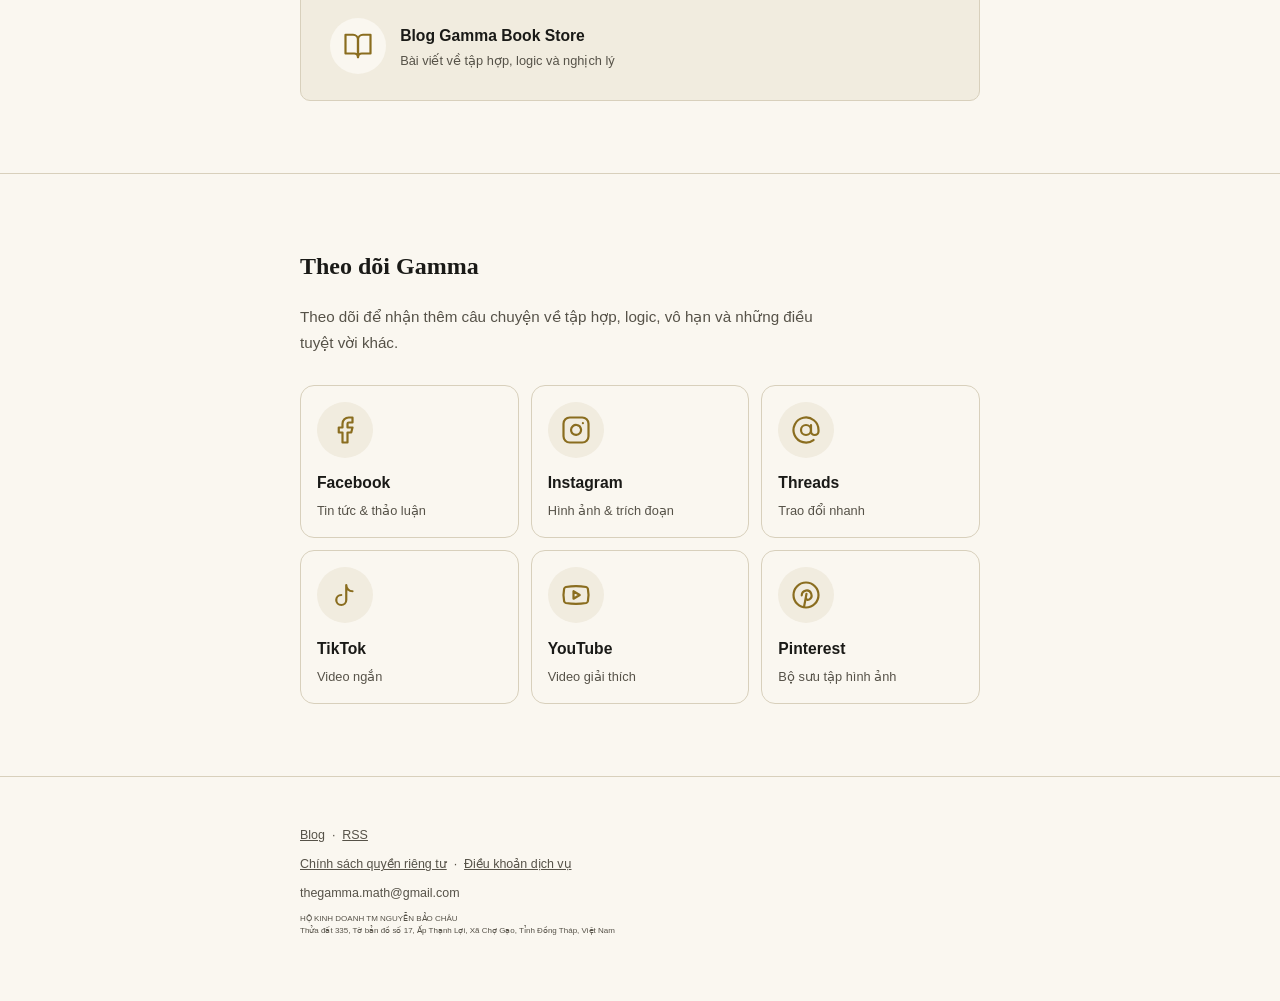
==== commit ba6b76bb: "Fix blog text width and unify Gamma Book Store branding Co-Authored-By: Claude Sonnet 5.5 <noreply@a" ====
--- a/index.html
+++ b/index.html
@@ -5,7 +5,7 @@
 <meta name="viewport" content="width=device-width, initial-scale=1.0">
 <meta name="p:domain_verify" content="a653e84467d5cda947e1f420cd6026a5"/>
 <script>function loadScript(a){var b=document.getElementsByTagName("head")[0],c=document.createElement("script");c.type="text/javascript",c.src="https://tracker.metricool.com/resources/be.js",c.onreadystatechange=a,c.onload=a,b.appendChild(c)}loadScript(function(){beTracker.t({hash:"9747b99897eb037092e02bbf953b41c9"})});</script>
-<title>The Gamma - Một Góc Nhìn Xa Hơn Về Tập Hợp</title>
+<title>Gamma Book Store - Một Góc Nhìn Xa Hơn Về Tập Hợp</title>
 <script type="application/ld+json">
 {
   "@context": "https://schema.org",
@@ -23,7 +23,11 @@
   ]
 }
 </script>
-<link rel="alternate" type="application/rss+xml" title="The Gamma Blog RSS Feed" href="https://gammabook.store/feed.xml">
+<link rel="icon" href="/favicon.ico" sizes="any">
+<link rel="icon" type="image/png" sizes="32x32" href="/assets/favicon/favicon-32x32.png">
+<link rel="icon" type="image/png" sizes="16x16" href="/assets/favicon/favicon-16x16.png">
+<link rel="apple-touch-icon" href="/assets/favicon/apple-touch-icon.png">
+<link rel="alternate" type="application/rss+xml" title="Gamma Book Store Blog RSS Feed" href="https://gammabook.store/feed.xml">
 <style>
   :root {
     --ink: #1a1a17;
@@ -84,7 +88,8 @@
     text-wrap: balance;
   }
   h1.title {
-    font-size: clamp(3rem, 9vw, 5.2rem);
+    font-size: clamp(2.6rem, 8vw, 4.4rem);
+    text-wrap: balance;
     line-height: 0.98;
     margin: 0 0 0.9rem;
     font-weight: 600;
@@ -221,7 +226,7 @@
     <div class="hero-gamma" aria-hidden="true">Γ</div>
     <div class="inner">
       <div class="kicker">TOÁN HỌC · LÝ THUYẾT TẬP HỢP GAMMA</div>
-      <h1 class="title">The Gamma</h1>
+      <h1 class="title">Gamma Book Store</h1>
       <p class="subtitle">Một Góc Nhìn Xa Hơn Về Tập Hợp</p>
       <p class="lede">Một cách đọc lại nghịch lý Russell, không phải để xoá nó đi, mà để tách những điều nó vẫn gộp chung, và xây tiếp từ đó.</p>
       <div class="facts sans">
@@ -259,10 +264,10 @@
       <div class="contact-panel">
         <p style="margin-bottom:0.4rem">Nhắn tin trực tiếp cho Gamma Book Store trên Facebook; trả lời tự động cho câu hỏi thường gặp, và tác giả xem lại các trao đổi sâu hơn.</p>
         <a href="https://www.facebook.com/thegammabook/" target="_blank" rel="noopener noreferrer">Gamma Book Store</a>
-        <a class="panel-blog" href="/blog/" aria-label="Đọc Blog The Gamma">
+        <a class="panel-blog" href="/blog/" aria-label="Đọc Blog Gamma Book Store">
           <span class="panel-blog__icon"><svg viewBox="0 0 24 24" fill="none" stroke="currentColor" stroke-width="1.75" stroke-linecap="round" stroke-linejoin="round" aria-hidden="true" focusable="false"><path d="M2 3h6a4 4 0 0 1 4 4v14a3 3 0 0 0-3-3H2z"/><path d="M22 3h-6a4 4 0 0 0-4 4v14a3 3 0 0 1 3-3h7z"/></svg></span>
           <span class="panel-blog__text">
-            <span class="panel-blog__name">Blog The Gamma</span>
+            <span class="panel-blog__name">Blog Gamma Book Store</span>
             <span class="panel-blog__sub">Bài viết về tập hợp, logic và nghịch lý</span>
           </span>
         </a>
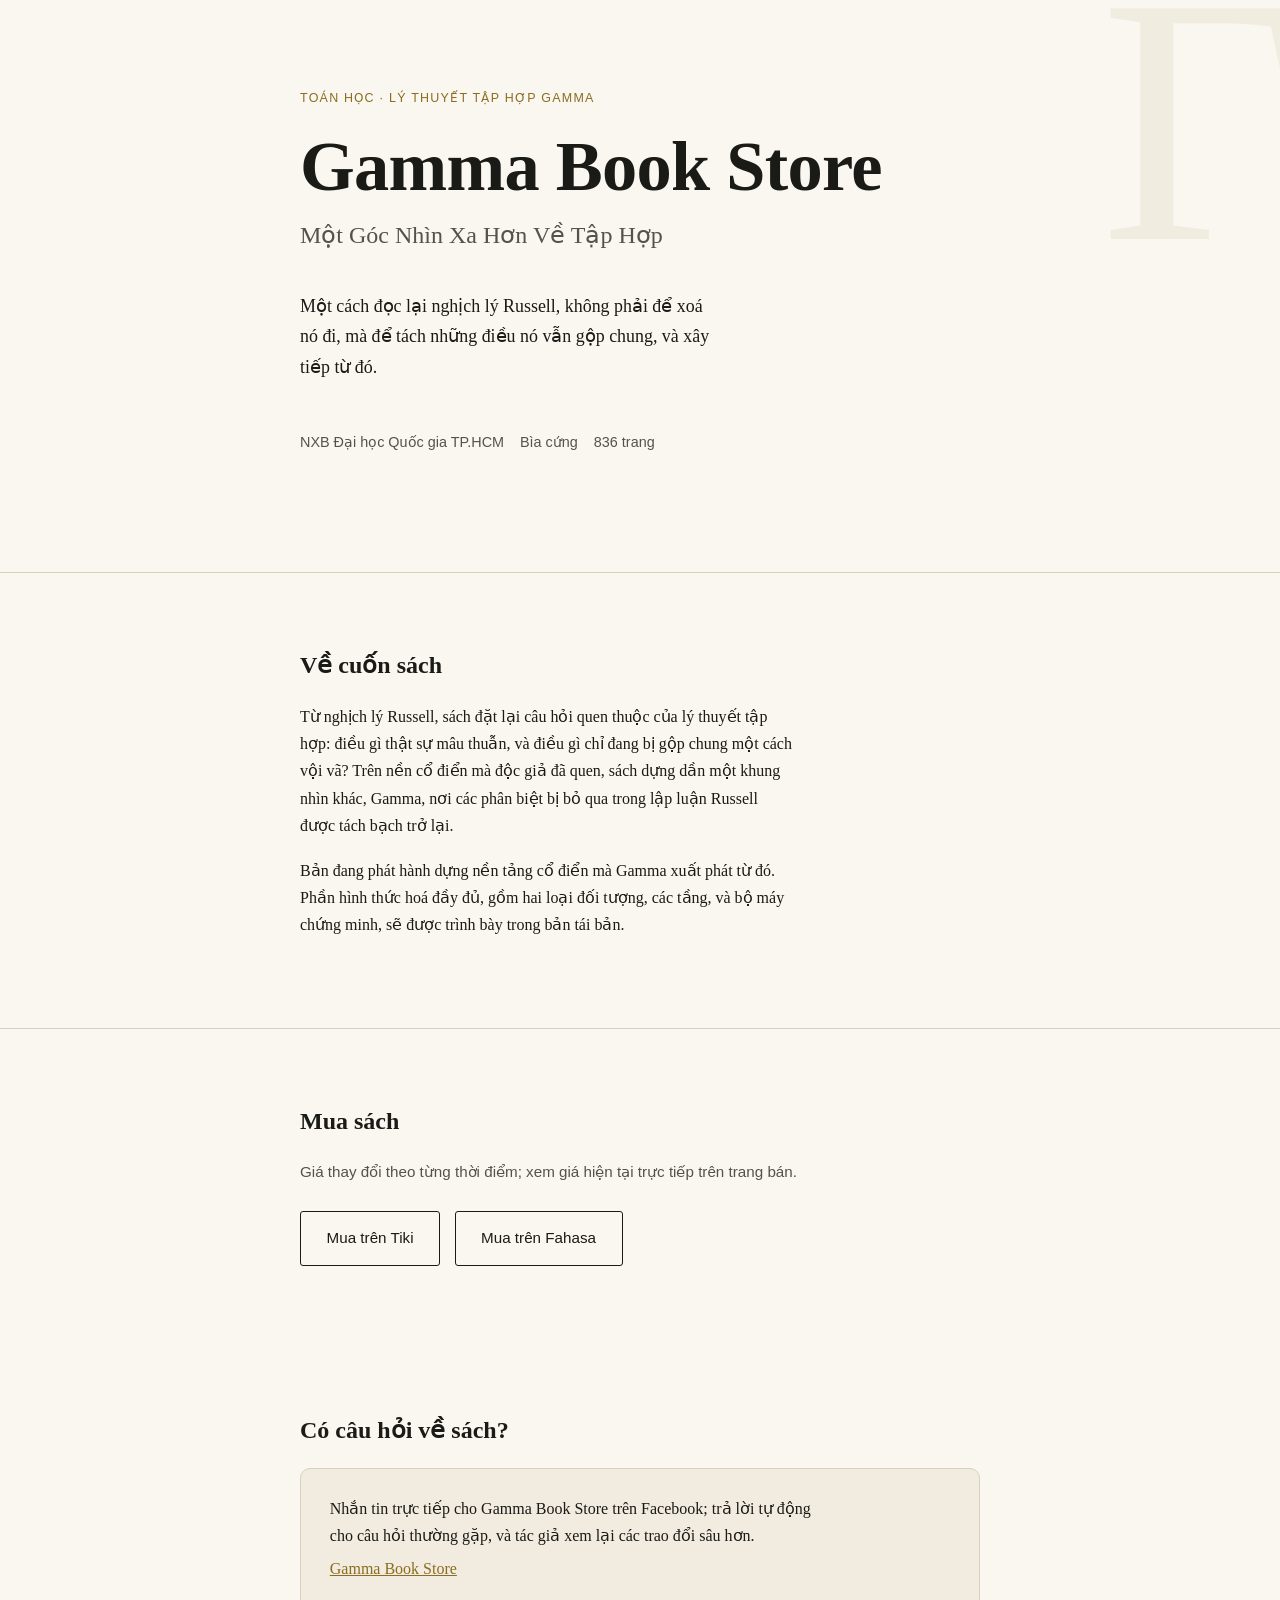
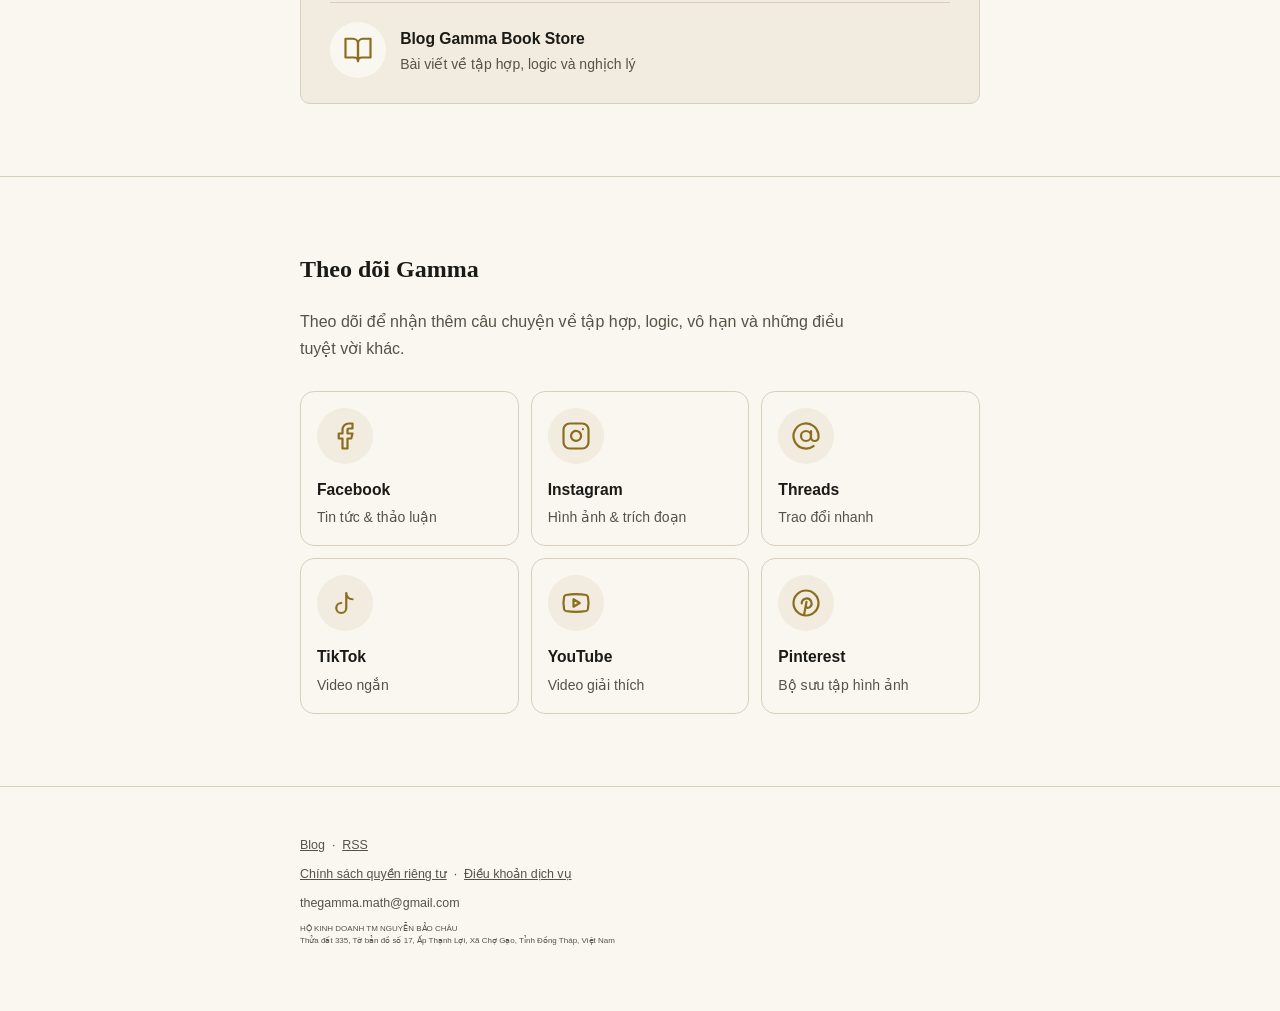
==== commit f317eaa0: "Improve homepage mobile readability and add Messenger fallback link Co-Authored-By: Claude Sonnet 5." ====
--- a/index.html
+++ b/index.html
@@ -41,7 +41,7 @@
     padding-top: env(safe-area-inset-top, 0px);
     padding-bottom: env(safe-area-inset-bottom, 0px);
   }
-  html { scroll-padding-top: env(safe-area-inset-top, 0px); }
+  html { scroll-padding-top: env(safe-area-inset-top, 0px); -webkit-text-size-adjust: 100%; text-size-adjust: 100%; }
   @media (prefers-color-scheme: dark) {
     :root:not([data-theme="light"]) {
       --ink: #ece7da; --ink-soft: #b0aa97; --paper: #14130d;
@@ -113,7 +113,7 @@
   .facts {
     display: flex; flex-wrap: wrap; gap: 0.6rem 1rem;
     font-family: "Helvetica Neue", Arial, sans-serif;
-    font-size: 0.86rem; color: var(--ink-soft);
+    font-size: 0.9rem; color: var(--ink-soft);
     padding-bottom: 2.8rem;
     position: relative;
   }
@@ -143,7 +143,7 @@
   .buy-btn:hover { background: var(--ink); color: var(--paper); }
   .price-note {
     font-family: "Helvetica Neue", Arial, sans-serif;
-    font-size: 0.85rem; color: var(--ink-soft); margin-top: 1rem;
+    font-size: 0.95rem; color: var(--ink-soft); margin-top: 1rem;
   }
 
   /* ---- contact panel ---- */
@@ -156,6 +156,8 @@
   .contact-panel a {
     color: var(--accent);
   }
+  /* điện thoại: bớt padding kép (section 1.5rem + panel 1.8rem) để chữ trong ô không bị bóp còn ~27 ký tự/dòng */
+  @media (max-width: 480px) { .contact-panel { padding: 1.25rem 1.1rem; } }
   /* liên kết Blog trong ô câu hỏi: cùng ngôn ngữ icon tròn với khu "Theo dõi Gamma" */
   .contact-panel a.panel-blog {
     display: flex; align-items: center; gap: 0.9rem; min-height: 44px;
@@ -171,7 +173,7 @@
   .panel-blog__icon svg { width: 30px; height: 30px; }
   .panel-blog__text { display: flex; flex-direction: column; gap: 0.15rem; }
   .panel-blog__name { font-weight: 600; font-size: 0.98rem; }
-  .panel-blog__sub { font-size: 0.8rem; line-height: 1.4; color: var(--ink-soft); }
+  .panel-blog__sub { font-size: 0.875rem; line-height: 1.4; color: var(--ink-soft); }
   .contact-panel a.panel-blog:hover .panel-blog__icon,
   .contact-panel a.panel-blog:focus-visible .panel-blog__icon { background: var(--accent); color: var(--paper); }
   .contact-panel a.panel-blog:focus-visible { outline: 3px solid var(--accent); outline-offset: 4px; border-radius: 4px; }
@@ -188,7 +190,7 @@
   /* ---- theo dõi Gamma (mạng xã hội): thẻ nhẹ, khác nút mua sách ---- */
   .follow-lede {
     font-family: "Helvetica Neue", Arial, sans-serif;
-    font-size: 0.95rem; color: var(--ink-soft); margin: 0 0 1.8rem;
+    font-size: 1rem; color: var(--ink-soft); margin: 0 0 1.8rem;
   }
   .follow-grid { list-style: none; margin: 0; padding: 0; display: flex; flex-wrap: wrap; justify-content: center; gap: 0.75rem; }
   .follow-grid li { flex: 0 0 calc((100% - 0.75rem) / 2); display: flex; }
@@ -207,7 +209,7 @@
   }
   .follow-card__icon svg { width: 30px; height: 30px; }
   .follow-card__name { font-weight: 600; font-size: 0.98rem; }
-  .follow-card__sub { font-size: 0.8rem; line-height: 1.4; color: var(--ink-soft); }
+  .follow-card__sub { font-size: 0.875rem; line-height: 1.4; color: var(--ink-soft); }
   .follow-card:hover, .follow-card:focus-visible { transform: translateY(-3px); border-color: var(--accent); }
   .follow-card:hover .follow-card__icon, .follow-card:focus-visible .follow-card__icon { background: var(--accent); color: var(--paper); }
   .follow-card:focus-visible { outline: 3px solid var(--accent); outline-offset: 3px; }
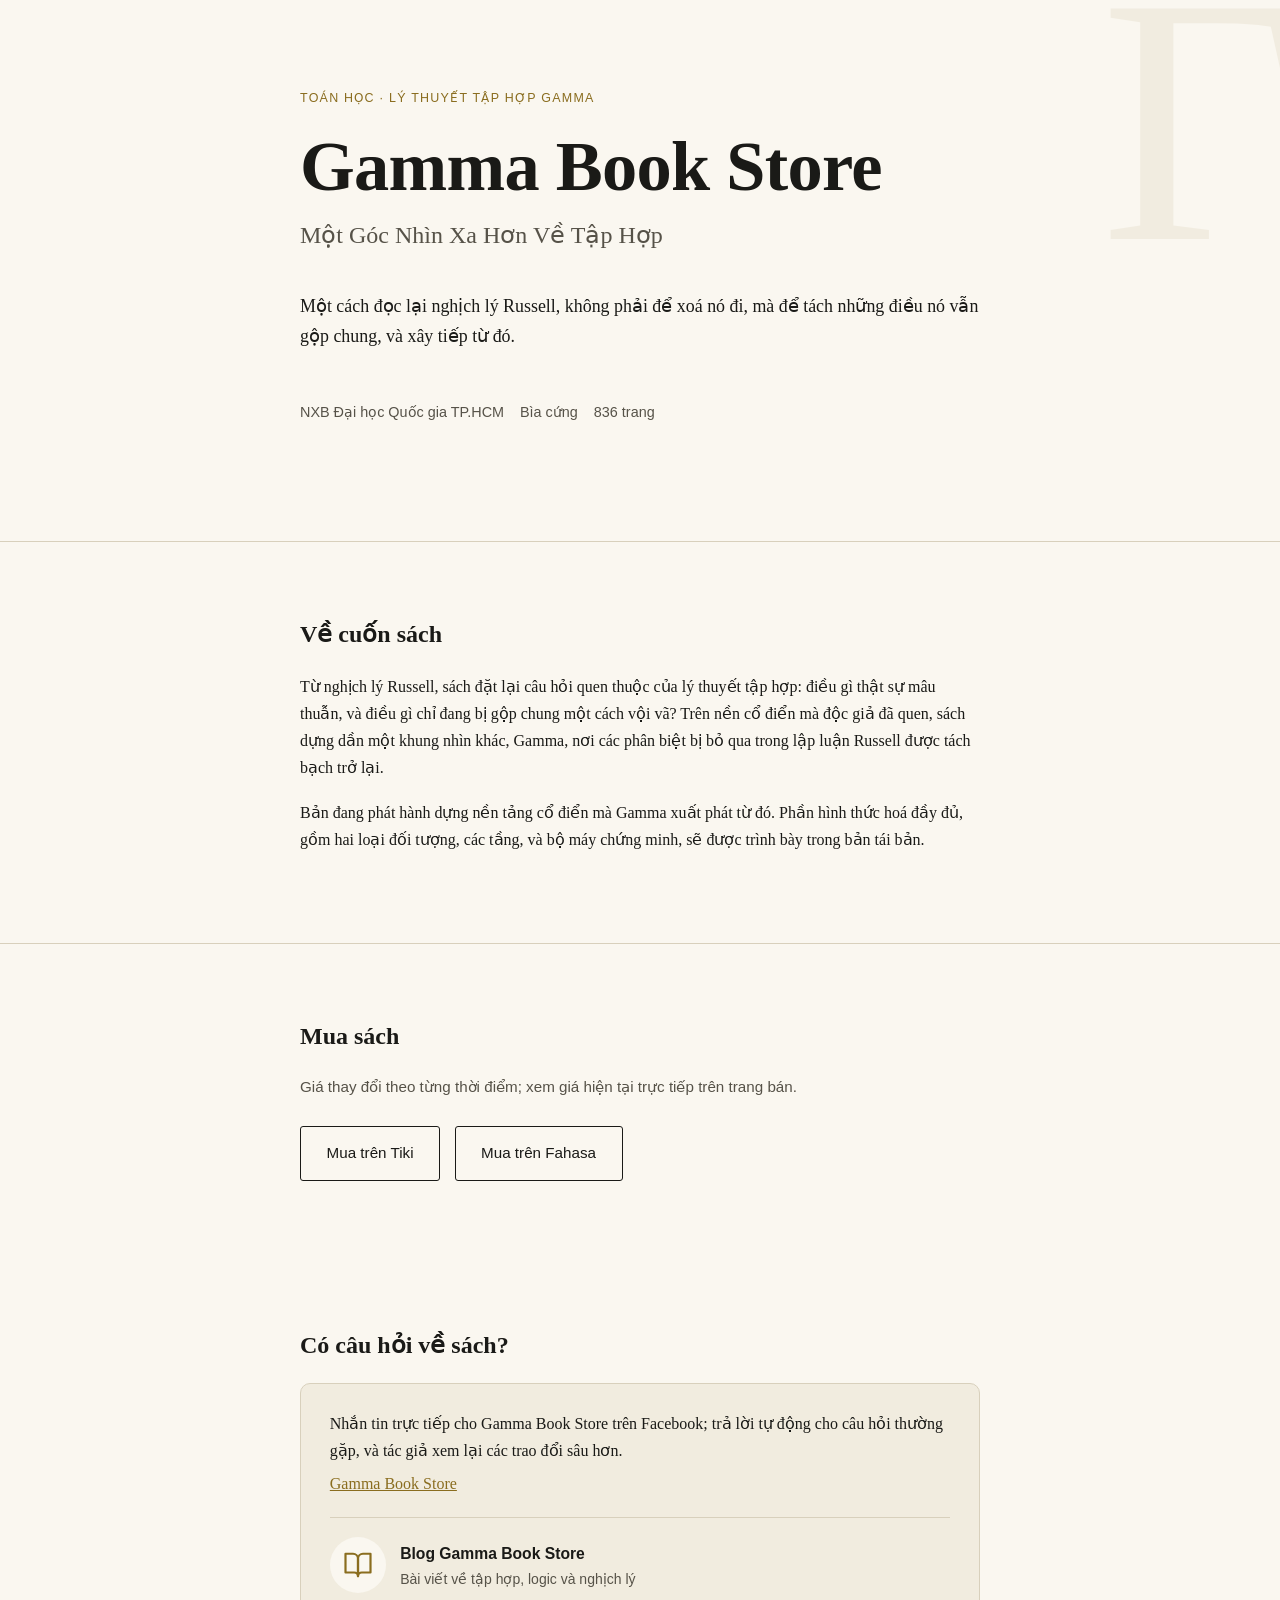
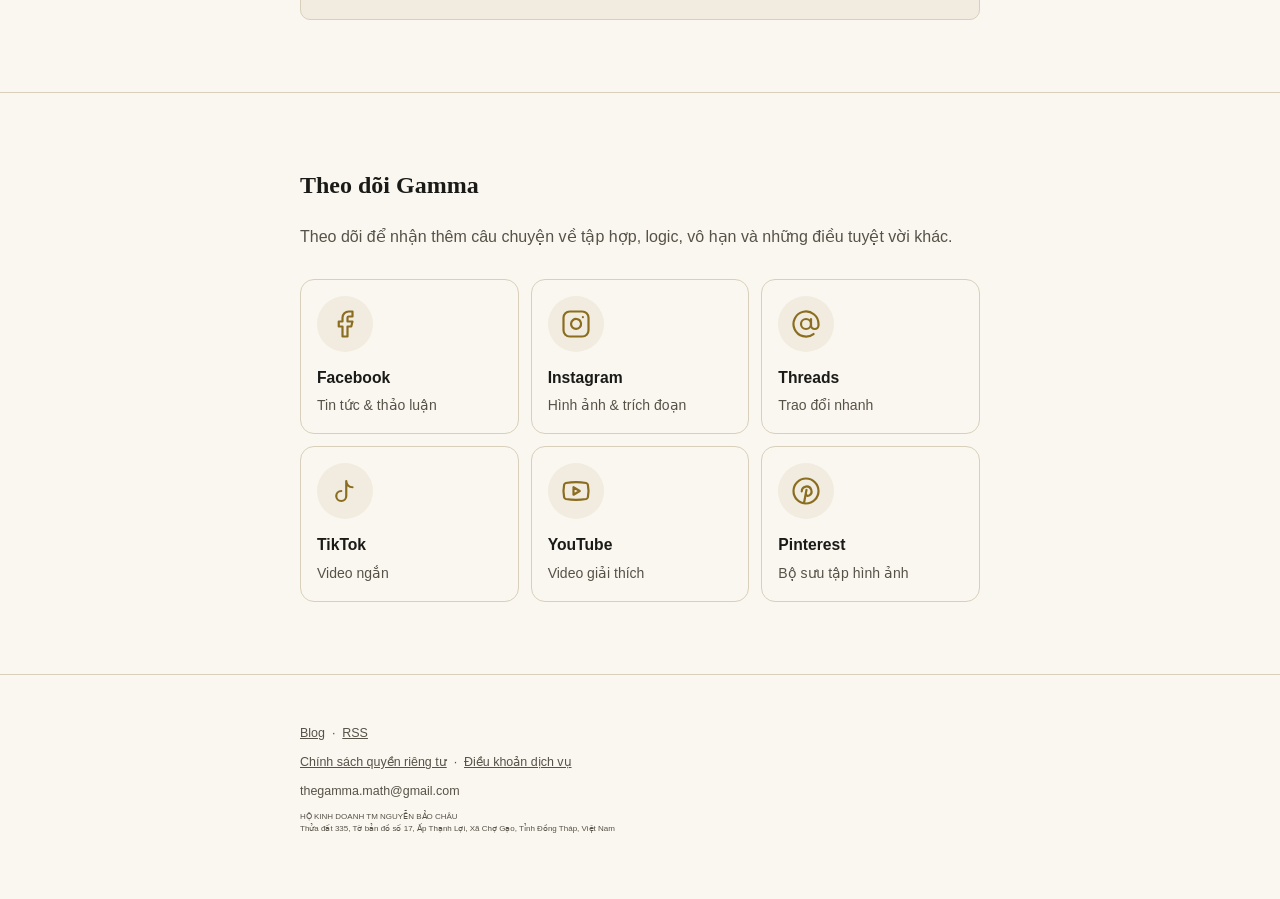
==== commit c84ffd2f: "Fix homepage desktop text column width Co-Authored-By: Claude Sonnet 5.5 <noreply@anthropic.com> Cla" ====
--- a/index.html
+++ b/index.html
@@ -106,7 +106,6 @@
   }
   .lede {
     font-size: 1.12rem;
-    max-width: 46ch;
     margin: 0 0 3rem;
     position: relative;
   }
@@ -124,7 +123,8 @@
   h2 {
     font-size: 1.5rem; font-weight: 600; margin: 0 0 1.1rem;
   }
-  p { margin: 0 0 1.1rem; max-width: 62ch; }
+  /* Chiều rộng cột chữ do .inner (680px) quyết định, đồng nhất với thẻ, ô hỏi đáp và nút; không đặt max-width theo ch vì ch đổi theo cỡ chữ và font. */
+  p { margin: 0 0 1.1rem; text-wrap: pretty; }
   .quiet-rule { border: none; border-top: 1px solid var(--rule); margin: 0; }
 
   /* ---- buy buttons ---- */
